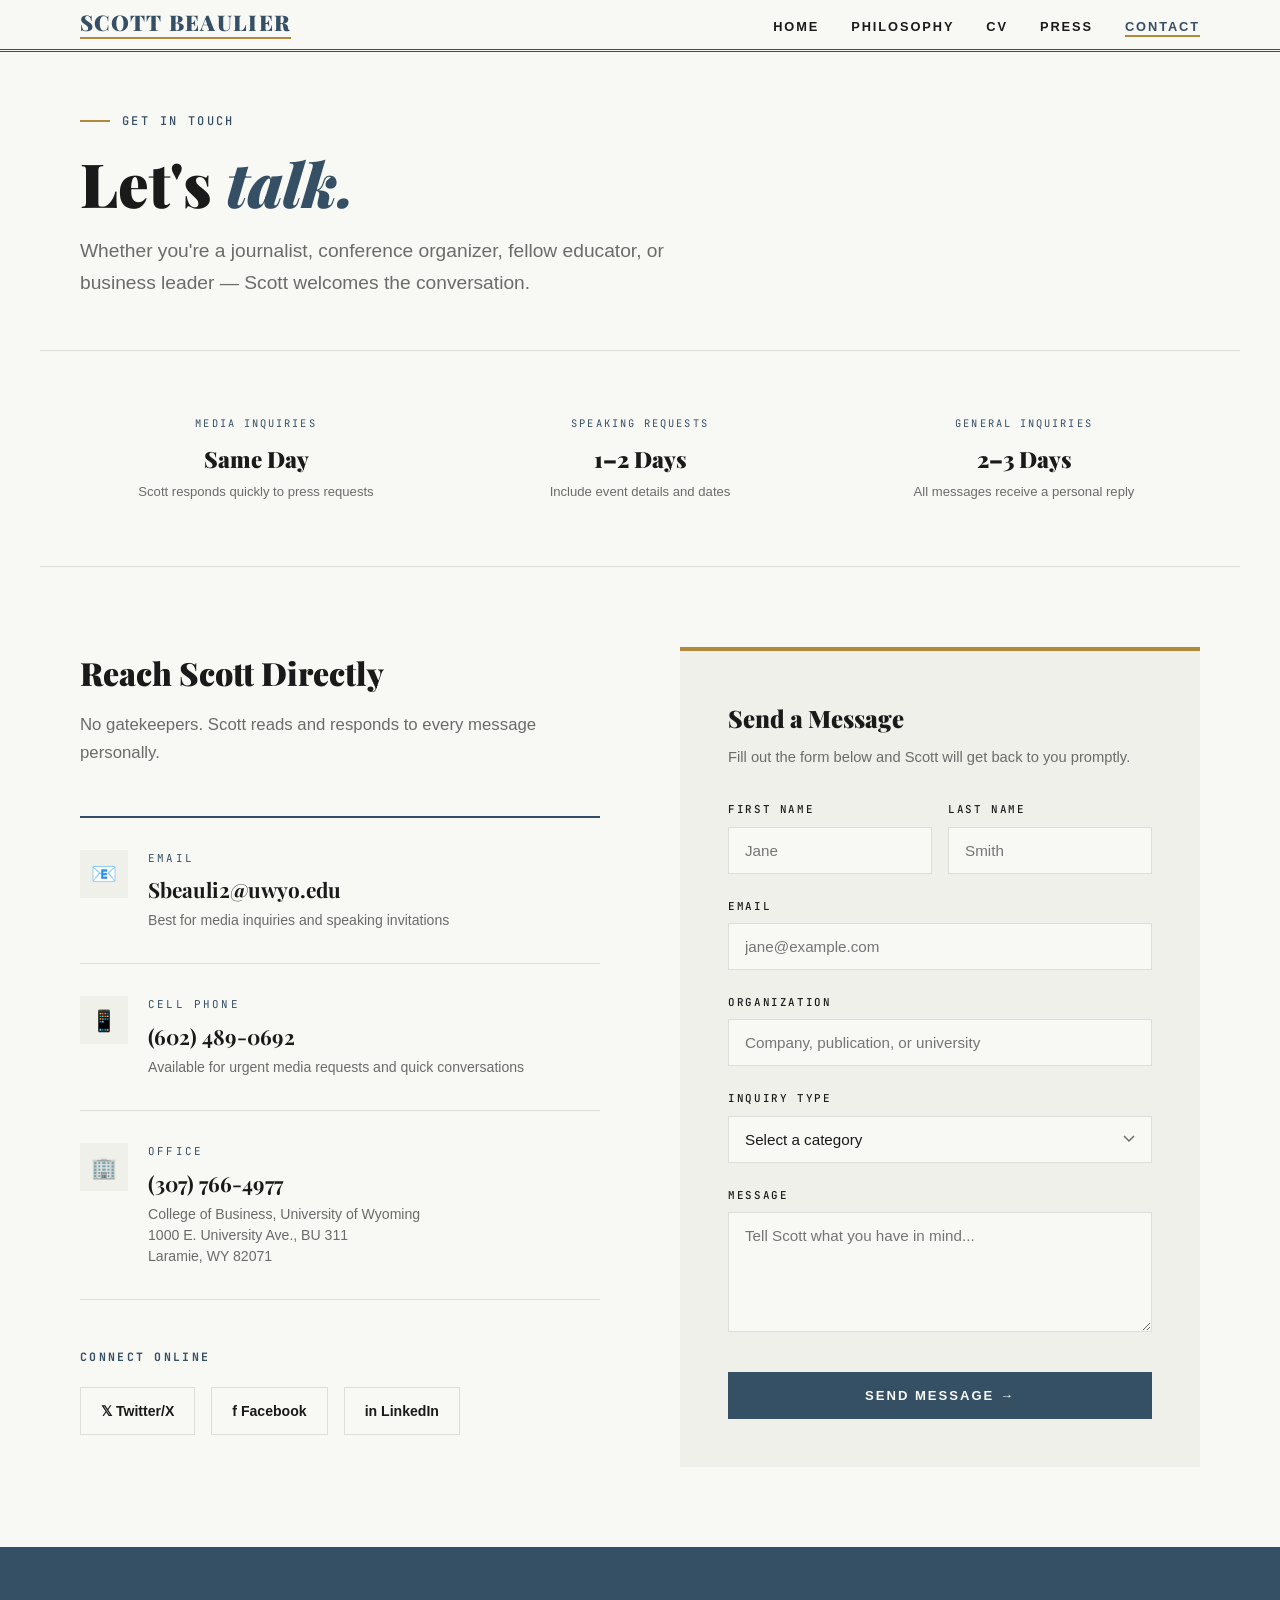
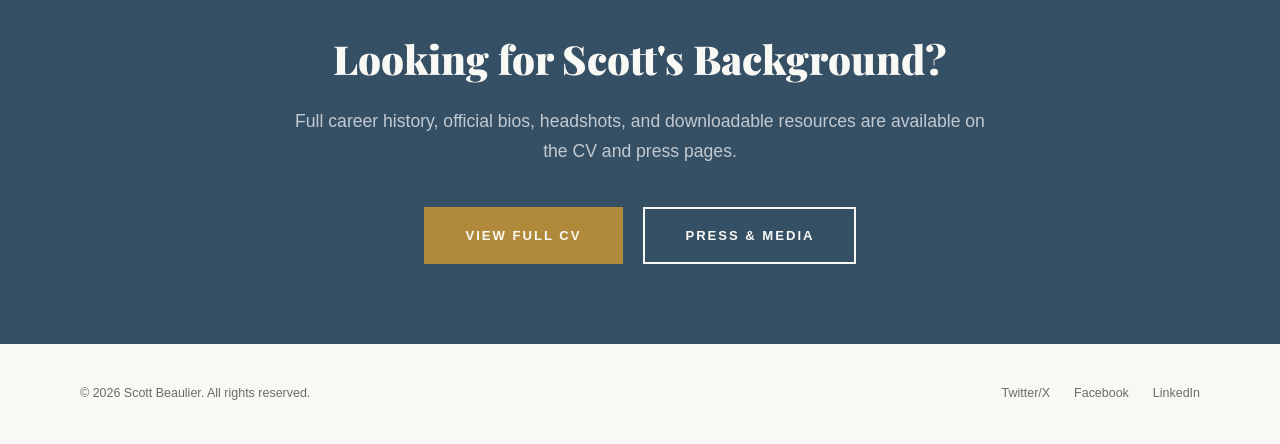
==== contact.html @ fd1ed00c "Update contact.html" ====
<!DOCTYPE html>
<html lang="en">
<head>
<meta charset="UTF-8">
<meta name="viewport" content="width=device-width, initial-scale=1.0">
<title>Contact — Scott Beaulier</title>
<link href="https://fonts.googleapis.com/css2?family=Playfair+Display:ital,wght@0,400;0,700;0,900;1,400;1,700&family=JetBrains+Mono:wght@400;500&display=swap" rel="stylesheet">
<link rel="icon" type="image/svg+xml" href="favicon.svg">
<link rel="stylesheet" href="styles.css">
<style>
  .contact-layout { max-width:1200px; margin:0 auto; padding:80px 40px; display:grid; grid-template-columns:1fr 1fr; gap:80px; }

  .contact-channels h2 { font-family:'Playfair Display',serif; font-size:2rem; font-weight:900; margin-bottom:12px; }
  .contact-channels .intro { font-size:1.05rem; color:var(--mid-gray); line-height:1.7; margin-bottom:48px; }

  .channel { padding:32px 0; border-bottom:1px solid var(--light-rule); display:grid; grid-template-columns:48px 1fr; gap:20px; align-items:start; }
  .channel:first-of-type { border-top:2px solid var(--navy); }
  .channel-icon { width:48px; height:48px; background:var(--cream); display:flex; align-items:center; justify-content:center; font-size:1.3rem; }
  .channel-label { font-family:'JetBrains Mono',monospace; font-size:0.68rem; text-transform:uppercase; letter-spacing:0.2em; color:var(--navy); margin-bottom:6px; }
  .channel-value { font-family:'Playfair Display',serif; font-size:1.3rem; font-weight:700; margin-bottom:4px; }
  .channel-value a { color:var(--ink); text-decoration:none; border-bottom:2px solid transparent; transition:border-color 0.3s; }
  .channel-value a:hover { border-color:var(--gold); }
  .channel-note { font-size:0.88rem; color:var(--mid-gray); line-height:1.5; }

  .social-links { margin-top:48px; }
  .social-links h3 { font-family:'JetBrains Mono',monospace; font-size:0.72rem; text-transform:uppercase; letter-spacing:0.2em; color:var(--navy); margin-bottom:20px; }
  .social-grid { display:flex; gap:16px; }
  .social-link { display:flex; align-items:center; gap:10px; padding:12px 20px; border:1.5px solid var(--light-rule); text-decoration:none; color:var(--ink); font-size:0.88rem; font-weight:600; transition:all 0.3s; }
  .social-link:hover { border-color:var(--navy); background:var(--cream); }

  .contact-form-area { background:var(--cream); padding:48px; border-top:4px solid var(--gold); }
  .contact-form-area h3 { font-family:'Playfair Display',serif; font-size:1.5rem; font-weight:900; margin-bottom:8px; }
  .contact-form-area .form-intro { font-size:0.92rem; color:var(--mid-gray); margin-bottom:32px; line-height:1.6; }

  .form-group { margin-bottom:24px; }
  .form-group label { display:block; font-family:'JetBrains Mono',monospace; font-size:0.68rem; text-transform:uppercase; letter-spacing:0.15em; color:var(--ink); margin-bottom:8px; font-weight:500; }
  .form-group input, .form-group select, .form-group textarea { width:100%; font-family:'Avenir','Avenir Next','Helvetica Neue',sans-serif; font-size:0.95rem; padding:14px 16px; border:1.5px solid var(--light-rule); background:var(--warm-white); color:var(--ink); transition:border-color 0.3s; outline:none; appearance:none; -webkit-appearance:none; }
  .form-group input:focus, .form-group select:focus, .form-group textarea:focus { border-color:var(--navy); }
  .form-group textarea { resize:vertical; min-height:120px; }
  .form-group select { background-image:url("data:image/svg+xml,%3Csvg xmlns='http://www.w3.org/2000/svg' width='12' height='8' viewBox='0 0 12 8'%3E%3Cpath d='M1 1l5 5 5-5' stroke='%236b6b6b' stroke-width='1.5' fill='none'/%3E%3C/svg%3E"); background-repeat:no-repeat; background-position:right 16px center; padding-right:40px; cursor:pointer; }
  .form-row { display:grid; grid-template-columns:1fr 1fr; gap:16px; }
  .submit-btn { width:100%; font-family:'Avenir','Avenir Next','Helvetica Neue',sans-serif; font-size:0.82rem; font-weight:600; text-transform:uppercase; letter-spacing:0.15em; padding:16px; background:var(--navy); color:var(--warm-white); border:none; cursor:pointer; transition:background 0.3s; margin-top:8px; }
  .submit-btn:hover { background:var(--gold); }

  .response-strip { max-width:1200px; margin:0 auto; padding:40px; display:grid; grid-template-columns:repeat(3,1fr); gap:32px; border-bottom:1px solid var(--light-rule); }
  .response-item { text-align:center; padding:24px; }
  .response-item .response-label { font-family:'JetBrains Mono',monospace; font-size:0.65rem; text-transform:uppercase; letter-spacing:0.2em; color:var(--navy); margin-bottom:10px; }
  .response-item .response-value { font-family:'Playfair Display',serif; font-size:1.4rem; font-weight:900; }
  .response-item .response-note { font-size:0.82rem; color:var(--mid-gray); margin-top:4px; }



  @media (max-width:900px) {
    .contact-layout { grid-template-columns:1fr; gap:40px; }
    .response-strip { grid-template-columns:1fr; gap:16px; }
    .social-grid { flex-wrap:wrap; }
  }

  @media (max-width:600px) {
    .contact-layout { padding:50px 24px; }
    .contact-form-area { padding:32px 24px; }
    .form-row { grid-template-columns:1fr; }
    .response-strip { padding:24px; }
    .channel { grid-template-columns:1fr; }
    .channel-icon { display:none; }
  }
</style>
</head>
<body>

<header class="top-bar"><div class="top-bar-inner"><a href="index.html" class="site-name" style="text-decoration:none; display:flex; flex-direction:column; gap:3px; line-height:1;"><span style="font-family:'Playfair Display',serif; font-size:1.35rem; font-weight:900; letter-spacing:0.06em; text-transform:uppercase; color:var(--navy);">Scott Beaulier</span><span style="width:100%; height:2px; background:var(--gold); display:block;"></span></a><nav><a href="index.html">Home</a><a href="philosophy.html">Philosophy</a><a href="cv.html">CV</a><a href="press.html">Press</a><a href="contact.html" class="active">Contact</a></nav></div></header>

<section class="page-hero">
  <div class="hero-kicker">Get In Touch</div>
  <h1>Let's <em>talk.</em></h1>
  <p class="hero-subtitle">Whether you're a journalist, conference organizer, fellow educator, or business leader — Scott welcomes the conversation.</p>
</section>

<div class="response-strip">
  <div class="response-item"><div class="response-label">Media Inquiries</div><div class="response-value">Same Day</div><div class="response-note">Scott responds quickly to press requests</div></div>
  <div class="response-item"><div class="response-label">Speaking Requests</div><div class="response-value">1–2 Days</div><div class="response-note">Include event details and dates</div></div>
  <div class="response-item"><div class="response-label">General Inquiries</div><div class="response-value">2–3 Days</div><div class="response-note">All messages receive a personal reply</div></div>
</div>

<section class="contact-layout">
  <div class="contact-channels">
    <h2>Reach Scott Directly</h2>
    <p class="intro">No gatekeepers. Scott reads and responds to every message personally.</p>
    <div class="channel"><div class="channel-icon">📧</div><div><div class="channel-label">Email</div><div class="channel-value"><a href="mailto:Sbeauli2@uwyo.edu">Sbeauli2@uwyo.edu</a></div><div class="channel-note">Best for media inquiries and speaking invitations</div></div></div>
    <div class="channel"><div class="channel-icon">📱</div><div><div class="channel-label">Cell Phone</div><div class="channel-value"><a href="tel:6024890692">(602) 489-0692</a></div><div class="channel-note">Available for urgent media requests and quick conversations</div></div></div>
    <div class="channel"><div class="channel-icon">🏢</div><div><div class="channel-label">Office</div><div class="channel-value"><a href="tel:3077664977">(307) 766-4977</a></div><div class="channel-note">College of Business, University of Wyoming<br>1000 E. University Ave., BU 311<br>Laramie, WY 82071</div></div></div>
    <div class="social-links"><h3>Connect Online</h3><div class="social-grid"><a href="https://twitter.com/SBeaulier77" class="social-link">𝕏 Twitter/X</a><a href="https://www.facebook.com/scott.beaulier.3" class="social-link">f Facebook</a><a href="#" class="social-link">in LinkedIn</a></div></div>
  </div>
  <div class="contact-form-area">
    <h3>Send a Message</h3>
    <p class="form-intro">Fill out the form below and Scott will get back to you promptly.</p>
    <form action="#" method="POST">
      <div class="form-row"><div class="form-group"><label for="firstName">First Name</label><input type="text" id="firstName" name="firstName" placeholder="Jane"></div><div class="form-group"><label for="lastName">Last Name</label><input type="text" id="lastName" name="lastName" placeholder="Smith"></div></div>
      <div class="form-group"><label for="email">Email</label><input type="email" id="email" name="email" placeholder="jane@example.com"></div>
      <div class="form-group"><label for="organization">Organization</label><input type="text" id="organization" name="organization" placeholder="Company, publication, or university"></div>
      <div class="form-group"><label for="reason">Inquiry Type</label><select id="reason" name="reason"><option value="" disabled selected>Select a category</option><option value="media">Media / Press Inquiry</option><option value="speaking">Speaking Engagement</option><option value="academic">Academic Collaboration</option><option value="business">Business Partnership</option><option value="student">Student Inquiry</option><option value="other">Other</option></select></div>
      <div class="form-group"><label for="message">Message</label><textarea id="message" name="message" placeholder="Tell Scott what you have in mind..."></textarea></div>
      <button type="submit" class="submit-btn">Send Message →</button>
    </form>
  </div>
</section>


<section class="media-cta">
  <div class="media-cta-inner">
    <h2>Looking for Scott's Background?</h2>
    <p>Full career history, official bios, headshots, and downloadable resources are available on the CV and press pages.</p>
    <div class="cta-buttons"><a href="cv.html" class="cta-btn primary">View Full CV</a><a href="press.html" class="cta-btn">Press & Media</a></div>
  </div>
</section>

<footer><span>© 2026 Scott Beaulier. All rights reserved.</span><div><a href="https://twitter.com/SBeaulier77">Twitter/X</a><a href="https://www.facebook.com/scott.beaulier.3">Facebook</a><a href="#">LinkedIn</a></div></footer>

</body>
</html>
---- styles.css ----
/* ═══════════════════════════════════════════════════
   SCOTT BEAULIER — FULL SITE STYLES
   Editorial Aesthetic · Navy & Gold Palette
   ═══════════════════════════════════════════════════ */

:root {
  --ink: #1a1a1a;
  --cream: #f0f0ea;
  --navy: #354F64;
  --navy-dark: #2a3f51;
  --gold: #b08a3a;
  --gold-light: #c9a24e;
  --warm-white: #f8f8f5;
  --mid-gray: #6b6b6b;
  --light-rule: rgba(26, 26, 26, 0.12);
}

* { margin: 0; padding: 0; box-sizing: border-box; }
html { scroll-behavior: smooth; }

body {
  font-family: 'Source Sans 3', sans-serif;
  background: var(--warm-white);
  color: var(--ink);
  line-height: 1.6;
  overflow-x: hidden;
}

/* ── NAVIGATION ── */
.top-bar {
  border-bottom: 3px double var(--navy);
  padding: 12px 0 10px;
  background: var(--warm-white);
  position: sticky;
  top: 0;
  z-index: 100;
}

.top-bar-inner {
  max-width: 1200px;
  margin: 0 auto;
  padding: 0 40px;
  display: flex;
  align-items: center;
  justify-content: space-between;
}

.site-name {
  font-family: 'Playfair Display', serif;
  font-size: 1.1rem;
  font-weight: 700;
  letter-spacing: 0.05em;
  text-transform: uppercase;
  text-decoration: none;
  color: var(--navy);
}

.top-bar nav a {
  font-family: 'Source Sans 3', sans-serif;
  font-size: 0.8rem;
  font-weight: 600;
  text-transform: uppercase;
  letter-spacing: 0.15em;
  color: var(--ink);
  text-decoration: none;
  margin-left: 32px;
  position: relative;
  transition: color 0.3s;
}

.top-bar nav a::after {
  content: '';
  position: absolute;
  bottom: -3px;
  left: 0;
  width: 0;
  height: 2px;
  background: var(--gold);
  transition: width 0.3s;
}

.top-bar nav a:hover { color: var(--navy); }
.top-bar nav a:hover::after { width: 100%; }
.top-bar nav a.active { color: var(--navy); }
.top-bar nav a.active::after { width: 100%; }

/* ── SHARED SECTION STYLES ── */
.section-header {
  display: flex;
  align-items: baseline;
  gap: 20px;
  margin-bottom: 50px;
  border-bottom: 2px solid var(--ink);
  padding-bottom: 12px;
}

.section-header h2 {
  font-family: 'Playfair Display', serif;
  font-size: 2.2rem;
  font-weight: 900;
}

.section-header .section-label {
  font-family: 'JetBrains Mono', monospace;
  font-size: 0.7rem;
  text-transform: uppercase;
  letter-spacing: 0.2em;
  color: var(--navy);
}

.page-container {
  max-width: 1200px;
  margin: 0 auto;
  padding: 0 40px;
}

/* ── PAGE HERO (inner pages) ── */
.page-hero {
  max-width: 1200px;
  margin: 0 auto;
  padding: 60px 40px 50px;
  border-bottom: 1px solid var(--light-rule);
}

.page-hero .hero-kicker {
  font-family: 'JetBrains Mono', monospace;
  font-size: 0.75rem;
  font-weight: 500;
  text-transform: uppercase;
  letter-spacing: 0.2em;
  color: var(--navy);
  margin-bottom: 20px;
  display: flex;
  align-items: center;
  gap: 12px;
}

.page-hero .hero-kicker::before {
  content: '';
  width: 30px;
  height: 2px;
  background: var(--gold);
}

.page-hero h1 {
  font-family: 'Playfair Display', serif;
  font-size: 3.8rem;
  font-weight: 900;
  line-height: 1.05;
  margin-bottom: 20px;
  max-width: 800px;
}

.page-hero h1 em {
  font-style: italic;
  color: var(--navy);
}

.page-hero .hero-subtitle {
  font-size: 1.2rem;
  line-height: 1.7;
  color: var(--mid-gray);
  max-width: 650px;
  font-weight: 300;
}

/* ── PULLQUOTE BANNER ── */
.pullquote-banner {
  background: var(--navy);
  color: var(--warm-white);
  padding: 50px 40px;
  text-align: center;
}

.pullquote-banner blockquote {
  font-family: 'Playfair Display', serif;
  font-size: 2rem;
  font-style: italic;
  line-height: 1.5;
  max-width: 900px;
  margin: 0 auto;
  font-weight: 400;
}

.pullquote-banner blockquote strong {
  color: var(--gold-light);
  font-weight: 700;
}

.pullquote-banner .attribution {
  margin-top: 16px;
  font-family: 'JetBrains Mono', monospace;
  font-size: 0.7rem;
  text-transform: uppercase;
  letter-spacing: 0.2em;
  color: rgba(255,255,255,0.5);
}

/* ── MEDIA CTA ── */
.media-cta {
  background: var(--navy);
  color: var(--warm-white);
  padding: 80px 40px;
  text-align: center;
}

.media-cta-inner {
  max-width: 700px;
  margin: 0 auto;
}

.media-cta h2 {
  font-family: 'Playfair Display', serif;
  font-size: 2.5rem;
  font-weight: 900;
  margin-bottom: 16px;
}

.media-cta p {
  font-size: 1.1rem;
  color: rgba(255,255,255,0.7);
  margin-bottom: 40px;
  line-height: 1.7;
}

.cta-buttons {
  display: flex;
  gap: 20px;
  justify-content: center;
  flex-wrap: wrap;
}

.cta-btn {
  font-family: 'Source Sans 3', sans-serif;
  font-size: 0.82rem;
  font-weight: 600;
  text-transform: uppercase;
  letter-spacing: 0.15em;
  padding: 16px 40px;
  text-decoration: none;
  border: 2px solid var(--warm-white);
  color: var(--warm-white);
  transition: all 0.3s;
  cursor: pointer;
}

.cta-btn:hover {
  background: var(--warm-white);
  color: var(--navy);
}

.cta-btn.primary {
  background: var(--gold);
  border-color: var(--gold);
}

.cta-btn.primary:hover {
  background: var(--gold-light);
  border-color: var(--gold-light);
  color: var(--ink);
}

/* ── VIEW ALL LINK ── */
.view-all-link {
  display: inline-block;
  margin-top: 32px;
  font-family: 'JetBrains Mono', monospace;
  font-size: 0.78rem;
  text-transform: uppercase;
  letter-spacing: 0.15em;
  color: var(--navy);
  text-decoration: none;
  border-bottom: 2px solid var(--navy);
  padding-bottom: 4px;
  transition: all 0.3s;
}

.view-all-link:hover { color: var(--gold); border-bottom-color: var(--gold); }

/* ── FOOTER ── */
footer {
  max-width: 1200px;
  margin: 0 auto;
  padding: 40px;
  display: flex;
  justify-content: space-between;
  align-items: center;
  font-size: 0.78rem;
  color: var(--mid-gray);
}

footer a {
  color: var(--mid-gray);
  text-decoration: none;
  margin-left: 24px;
  transition: color 0.3s;
}

footer a:hover { color: var(--navy); }

/* ── ANIMATIONS ── */
.fade-in {
  opacity: 0;
  transform: translateY(20px);
  animation: fadeIn 0.8s ease forwards;
}

.fade-in:nth-child(1) { animation-delay: 0.1s; }
.fade-in:nth-child(2) { animation-delay: 0.2s; }
.fade-in:nth-child(3) { animation-delay: 0.3s; }
.fade-in:nth-child(4) { animation-delay: 0.4s; }
.fade-in:nth-child(5) { animation-delay: 0.5s; }
.fade-in:nth-child(6) { animation-delay: 0.6s; }

@keyframes fadeIn {
  to { opacity: 1; transform: translateY(0); }
}

.slide-in {
  opacity: 0;
  transform: translateX(-20px);
  animation: slideIn 0.6s ease forwards;
}

@keyframes slideIn {
  to { opacity: 1; transform: translateX(0); }
}

/* ── RESPONSIVE ── */
@media (max-width: 900px) {
  .page-hero h1 { font-size: 2.8rem; }
  .pullquote-banner blockquote { font-size: 1.5rem; }
  .section-header { flex-direction: column; gap: 8px; }
}

@media (max-width: 600px) {
  .top-bar-inner { flex-direction: column; gap: 12px; }
  .top-bar nav a { margin: 0 12px; font-size: 0.72rem; }
  .page-hero { padding: 40px 24px 30px; }
  .page-hero h1 { font-size: 2.2rem; }
  .page-container { padding: 0 24px; }
  footer { flex-direction: column; gap: 16px; text-align: center; }
  footer a { margin: 0 12px; }
  .media-cta { padding: 50px 24px; }
  .media-cta h2 { font-size: 1.8rem; }
  .cta-buttons { flex-direction: column; align-items: center; }
}
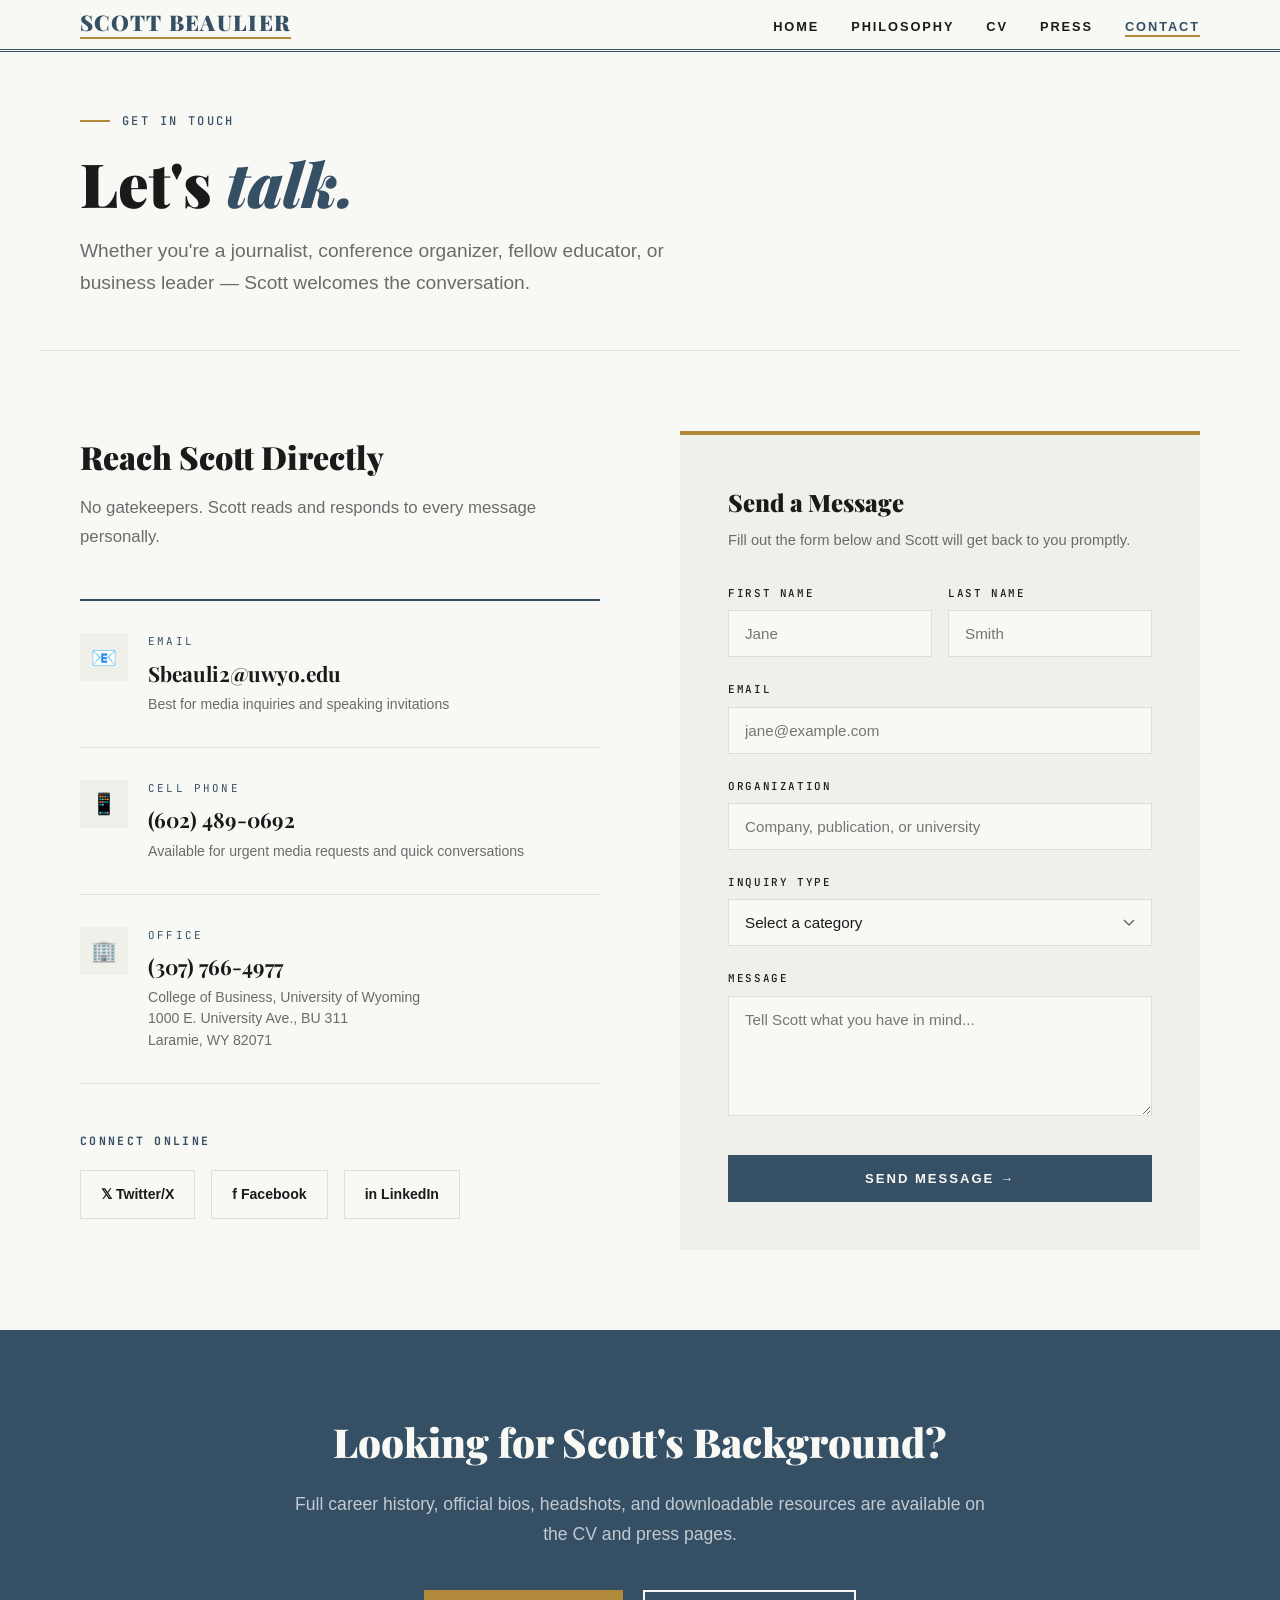
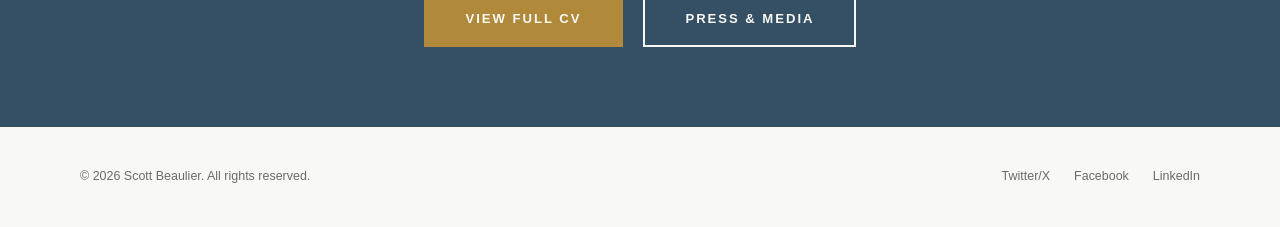
==== commit a4d30645: "Update contact.html" ====
--- a/contact.html
+++ b/contact.html
@@ -77,11 +77,6 @@
   <p class="hero-subtitle">Whether you're a journalist, conference organizer, fellow educator, or business leader — Scott welcomes the conversation.</p>
 </section>
 
-<div class="response-strip">
-  <div class="response-item"><div class="response-label">Media Inquiries</div><div class="response-value">Same Day</div><div class="response-note">Scott responds quickly to press requests</div></div>
-  <div class="response-item"><div class="response-label">Speaking Requests</div><div class="response-value">1–2 Days</div><div class="response-note">Include event details and dates</div></div>
-  <div class="response-item"><div class="response-label">General Inquiries</div><div class="response-value">2–3 Days</div><div class="response-note">All messages receive a personal reply</div></div>
-</div>
 
 <section class="contact-layout">
   <div class="contact-channels">
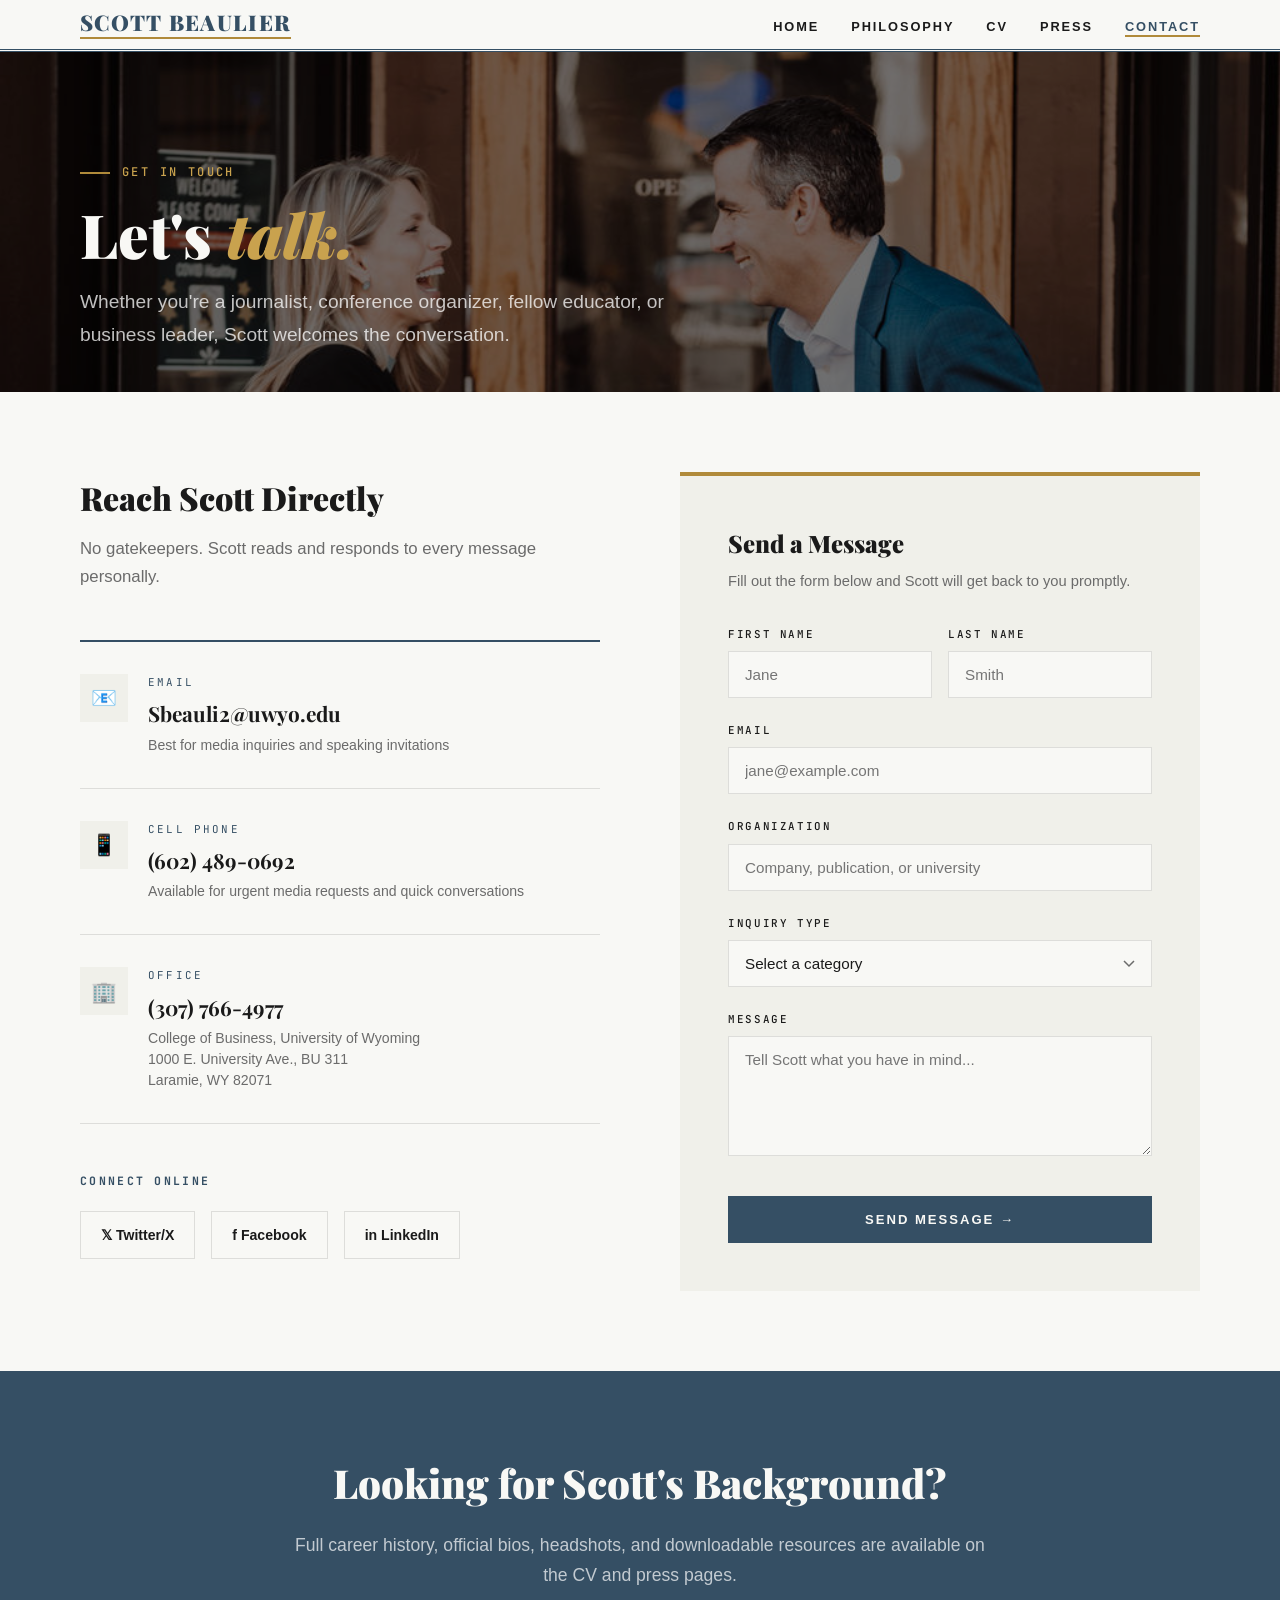
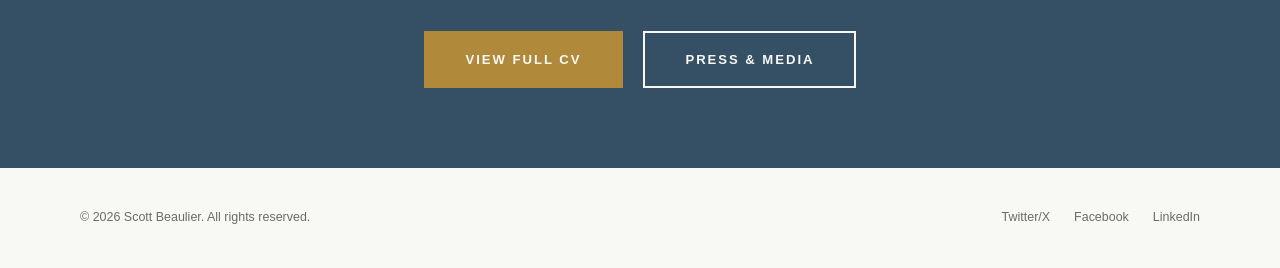
==== commit 04c0c1af: "Add files via upload" ====
--- a/contact.html
+++ b/contact.html
@@ -1,4 +1,3 @@
-
 <!DOCTYPE html>
 <html lang="en">
 <head>
@@ -71,10 +70,15 @@
 
 <header class="top-bar"><div class="top-bar-inner"><a href="index.html" class="site-name" style="text-decoration:none; display:flex; flex-direction:column; gap:3px; line-height:1;"><span style="font-family:'Playfair Display',serif; font-size:1.35rem; font-weight:900; letter-spacing:0.06em; text-transform:uppercase; color:var(--navy);">Scott Beaulier</span><span style="width:100%; height:2px; background:var(--gold); display:block;"></span></a><nav><a href="index.html">Home</a><a href="philosophy.html">Philosophy</a><a href="cv.html">CV</a><a href="press.html">Press</a><a href="contact.html" class="active">Contact</a></nav></div></header>
 
-<section class="page-hero">
-  <div class="hero-kicker">Get In Touch</div>
-  <h1>Let's <em>talk.</em></h1>
-  <p class="hero-subtitle">Whether you're a journalist, conference organizer, fellow educator, or business leader — Scott welcomes the conversation.</p>
+<section class="page-hero" style="position:relative; padding:0; max-width:100%; overflow:hidden; border-bottom:none;">
+  <div style="width:100%; height:340px; overflow:hidden; position:relative;">
+    <img src="scott-handshake.jpg" alt="Scott Beaulier meeting with community members" style="width:100%; height:100%; object-fit:cover; object-position:center 35%; filter:brightness(0.45);">
+    <div style="position:absolute; bottom:0; left:0; right:0; padding:50px 40px 40px; max-width:1200px; margin:0 auto;">
+      <div class="hero-kicker" style="color:var(--gold-light);">Get In Touch</div>
+      <h1 style="color:var(--warm-white); max-width:600px;">Let's <em style="color:var(--gold-light);">talk.</em></h1>
+      <p class="hero-subtitle" style="color:rgba(255,255,255,0.75); max-width:600px;">Whether you're a journalist, conference organizer, fellow educator, or business leader, Scott welcomes the conversation.</p>
+    </div>
+  </div>
 </section>
 
 
--- a/styles.css
+++ b/styles.css
@@ -19,7 +19,7 @@
 html { scroll-behavior: smooth; }
 
 body {
-  font-family: 'Source Sans 3', sans-serif;
+  font-family: 'Avenir', 'Avenir Next', 'Helvetica Neue', sans-serif;
   background: var(--warm-white);
   color: var(--ink);
   line-height: 1.6;
@@ -56,7 +56,7 @@
 }
 
 .top-bar nav a {
-  font-family: 'Source Sans 3', sans-serif;
+  font-family: 'Avenir', 'Avenir Next', 'Helvetica Neue', sans-serif;
   font-size: 0.8rem;
   font-weight: 600;
   text-transform: uppercase;
@@ -231,7 +231,7 @@
 }
 
 .cta-btn {
-  font-family: 'Source Sans 3', sans-serif;
+  font-family: 'Avenir', 'Avenir Next', 'Helvetica Neue', sans-serif;
   font-size: 0.82rem;
   font-weight: 600;
   text-transform: uppercase;
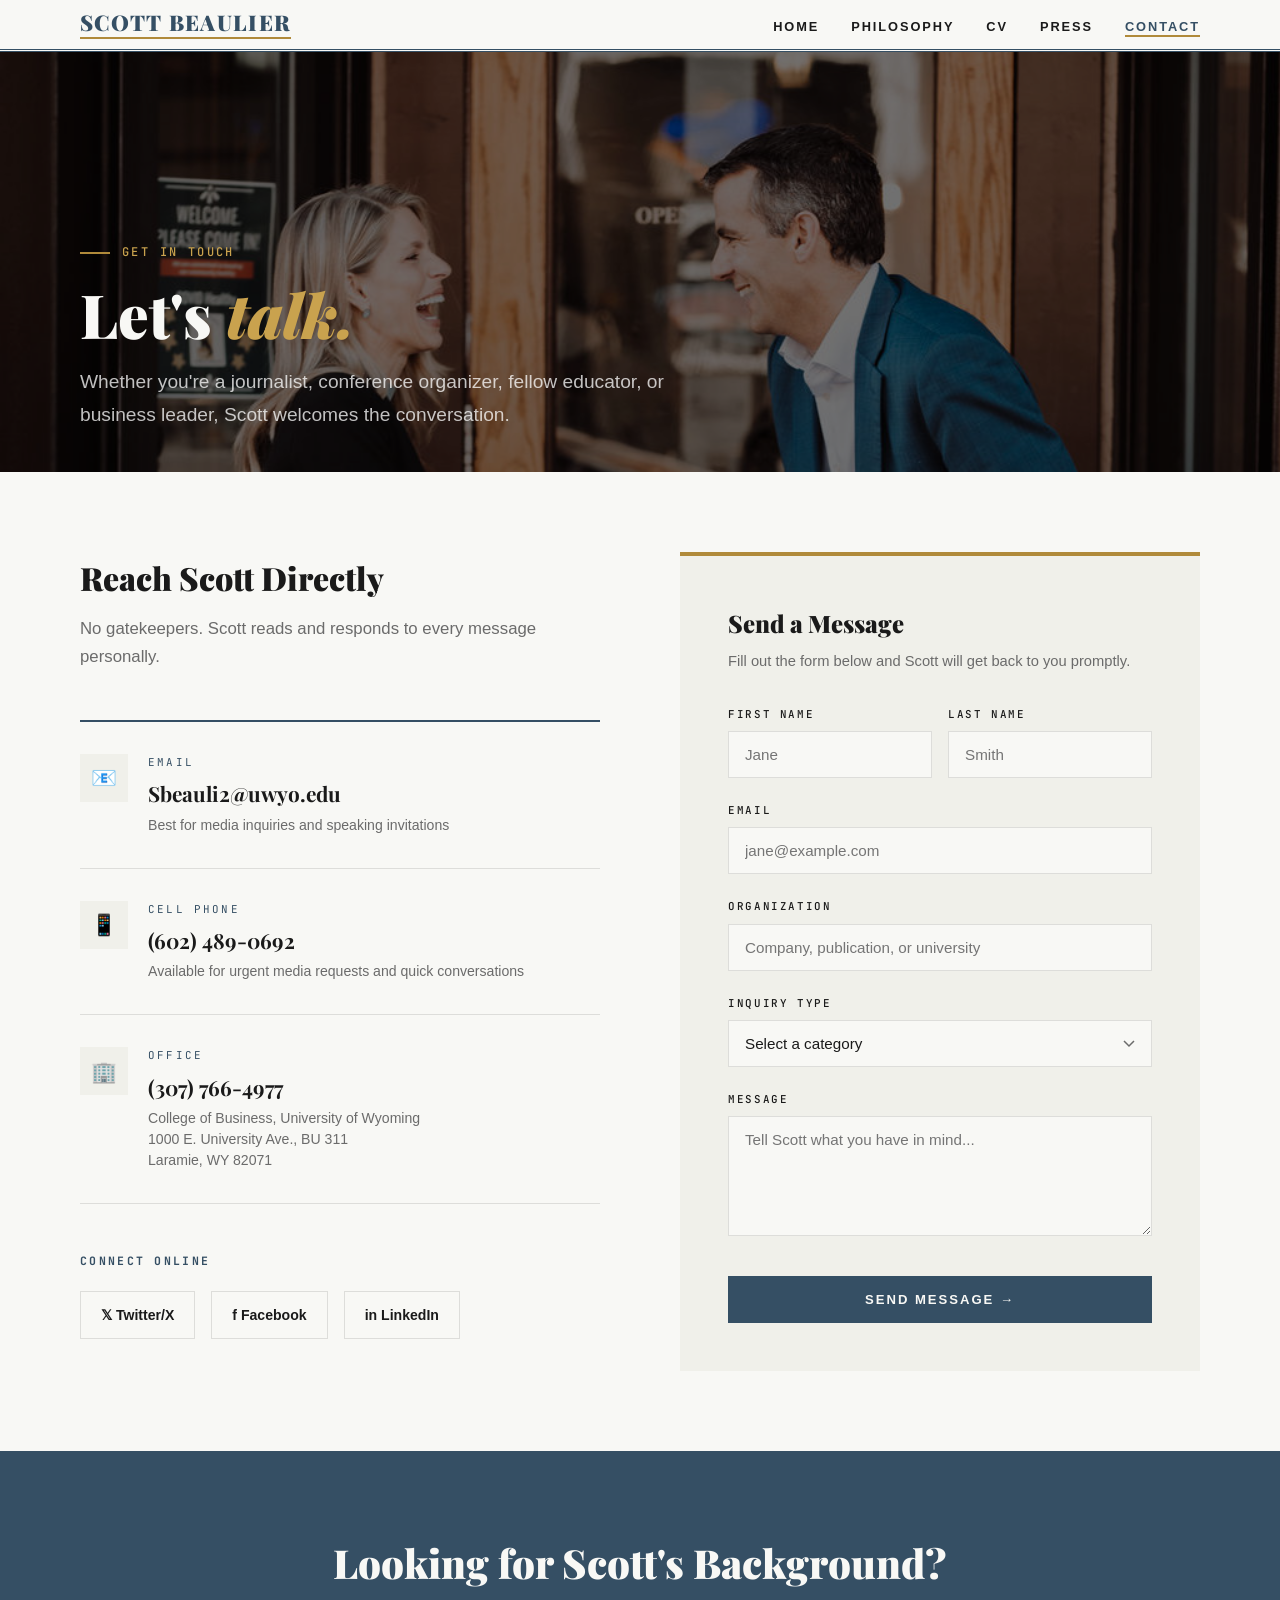
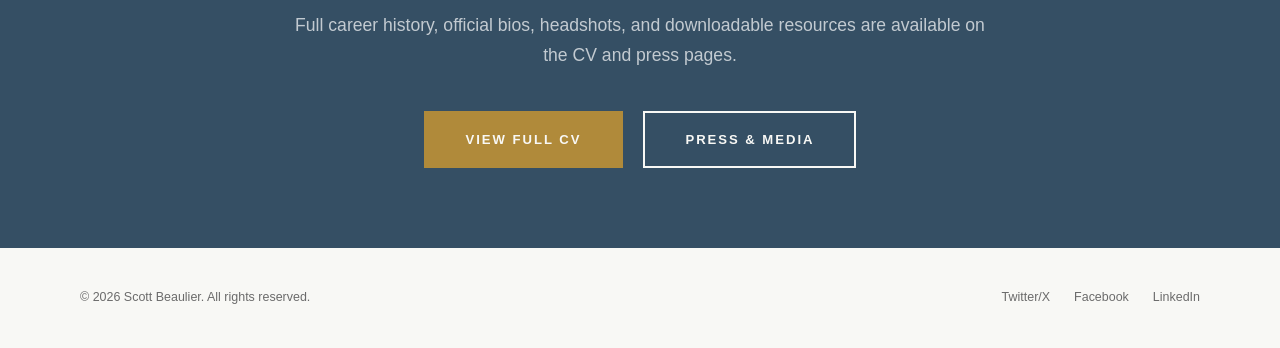
==== commit 624a1c92: "Add files via upload" ====
--- a/contact.html
+++ b/contact.html
@@ -71,7 +71,7 @@
 <header class="top-bar"><div class="top-bar-inner"><a href="index.html" class="site-name" style="text-decoration:none; display:flex; flex-direction:column; gap:3px; line-height:1;"><span style="font-family:'Playfair Display',serif; font-size:1.35rem; font-weight:900; letter-spacing:0.06em; text-transform:uppercase; color:var(--navy);">Scott Beaulier</span><span style="width:100%; height:2px; background:var(--gold); display:block;"></span></a><nav><a href="index.html">Home</a><a href="philosophy.html">Philosophy</a><a href="cv.html">CV</a><a href="press.html">Press</a><a href="contact.html" class="active">Contact</a></nav></div></header>
 
 <section class="page-hero" style="position:relative; padding:0; max-width:100%; overflow:hidden; border-bottom:none;">
-  <div style="width:100%; height:340px; overflow:hidden; position:relative;">
+  <div style="width:100%; height:420px; overflow:hidden; position:relative;">
     <img src="scott-handshake.jpg" alt="Scott Beaulier meeting with community members" style="width:100%; height:100%; object-fit:cover; object-position:center 35%; filter:brightness(0.45);">
     <div style="position:absolute; bottom:0; left:0; right:0; padding:50px 40px 40px; max-width:1200px; margin:0 auto;">
       <div class="hero-kicker" style="color:var(--gold-light);">Get In Touch</div>
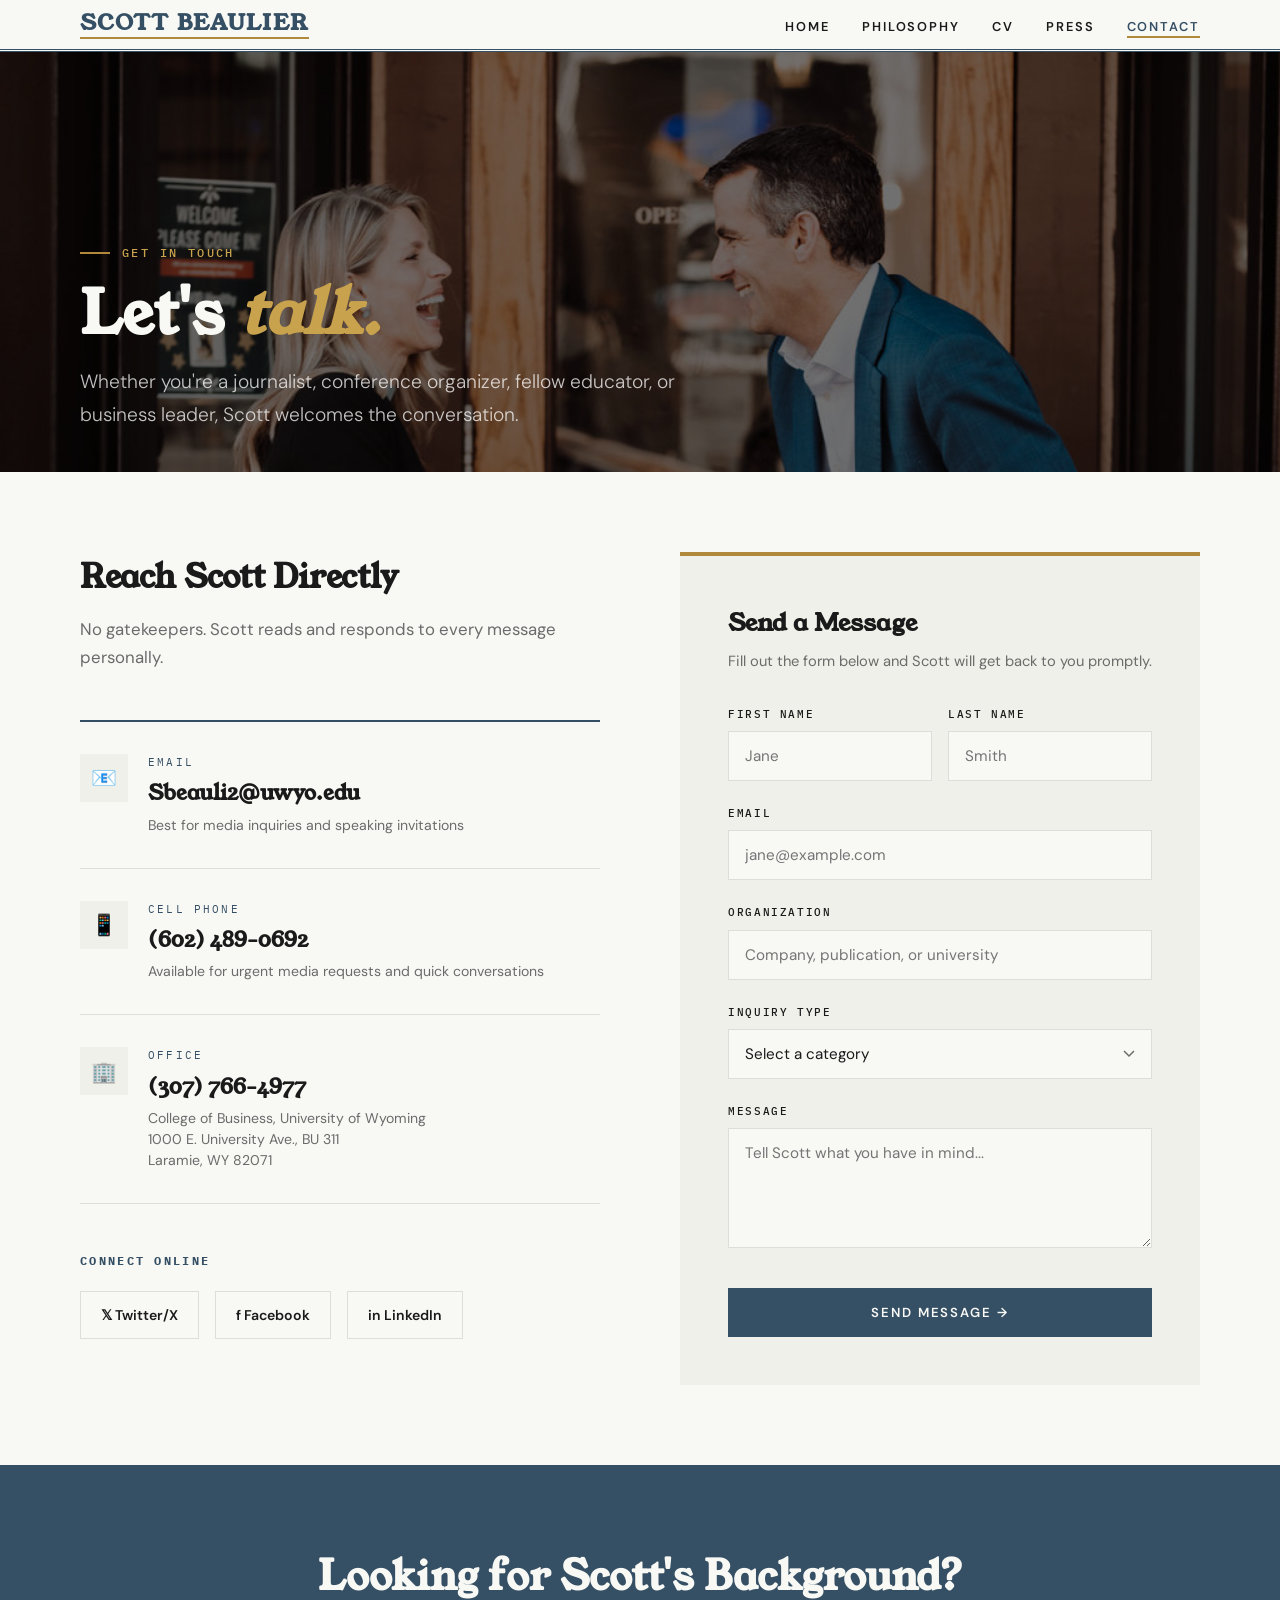
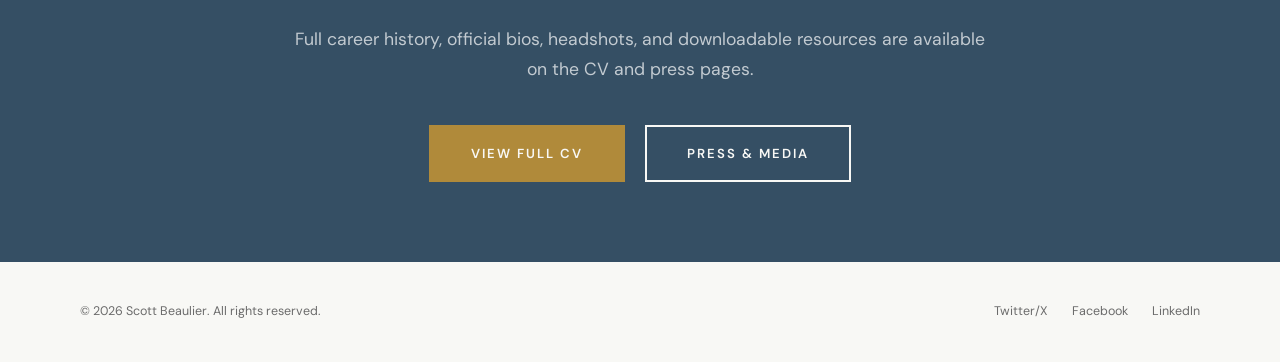
==== commit 47d806bc: "Add files via upload" ====
--- a/contact.html
+++ b/contact.html
@@ -4,48 +4,48 @@
 <meta charset="UTF-8">
 <meta name="viewport" content="width=device-width, initial-scale=1.0">
 <title>Contact — Scott Beaulier</title>
-<link href="https://fonts.googleapis.com/css2?family=Playfair+Display:ital,wght@0,400;0,700;0,900;1,400;1,700&family=JetBrains+Mono:wght@400;500&display=swap" rel="stylesheet">
+<link href="https://fonts.googleapis.com/css2?family=Young+Serif&family=DM+Sans:wght@300;400;500;600&family=IBM+Plex+Mono:wght@400;500&display=swap" rel="stylesheet">
 <link rel="icon" type="image/svg+xml" href="favicon.svg">
 <link rel="stylesheet" href="styles.css">
 <style>
   .contact-layout { max-width:1200px; margin:0 auto; padding:80px 40px; display:grid; grid-template-columns:1fr 1fr; gap:80px; }
 
-  .contact-channels h2 { font-family:'Playfair Display',serif; font-size:2rem; font-weight:900; margin-bottom:12px; }
+  .contact-channels h2 { font-family:'Young Serif',serif; font-size:2rem; font-weight:900; margin-bottom:12px; }
   .contact-channels .intro { font-size:1.05rem; color:var(--mid-gray); line-height:1.7; margin-bottom:48px; }
 
   .channel { padding:32px 0; border-bottom:1px solid var(--light-rule); display:grid; grid-template-columns:48px 1fr; gap:20px; align-items:start; }
   .channel:first-of-type { border-top:2px solid var(--navy); }
   .channel-icon { width:48px; height:48px; background:var(--cream); display:flex; align-items:center; justify-content:center; font-size:1.3rem; }
-  .channel-label { font-family:'JetBrains Mono',monospace; font-size:0.68rem; text-transform:uppercase; letter-spacing:0.2em; color:var(--navy); margin-bottom:6px; }
-  .channel-value { font-family:'Playfair Display',serif; font-size:1.3rem; font-weight:700; margin-bottom:4px; }
+  .channel-label { font-family:'IBM Plex Mono',monospace; font-size:0.68rem; text-transform:uppercase; letter-spacing:0.2em; color:var(--navy); margin-bottom:6px; }
+  .channel-value { font-family:'Young Serif',serif; font-size:1.3rem; font-weight:700; margin-bottom:4px; }
   .channel-value a { color:var(--ink); text-decoration:none; border-bottom:2px solid transparent; transition:border-color 0.3s; }
   .channel-value a:hover { border-color:var(--gold); }
   .channel-note { font-size:0.88rem; color:var(--mid-gray); line-height:1.5; }
 
   .social-links { margin-top:48px; }
-  .social-links h3 { font-family:'JetBrains Mono',monospace; font-size:0.72rem; text-transform:uppercase; letter-spacing:0.2em; color:var(--navy); margin-bottom:20px; }
+  .social-links h3 { font-family:'IBM Plex Mono',monospace; font-size:0.72rem; text-transform:uppercase; letter-spacing:0.2em; color:var(--navy); margin-bottom:20px; }
   .social-grid { display:flex; gap:16px; }
   .social-link { display:flex; align-items:center; gap:10px; padding:12px 20px; border:1.5px solid var(--light-rule); text-decoration:none; color:var(--ink); font-size:0.88rem; font-weight:600; transition:all 0.3s; }
   .social-link:hover { border-color:var(--navy); background:var(--cream); }
 
   .contact-form-area { background:var(--cream); padding:48px; border-top:4px solid var(--gold); }
-  .contact-form-area h3 { font-family:'Playfair Display',serif; font-size:1.5rem; font-weight:900; margin-bottom:8px; }
+  .contact-form-area h3 { font-family:'Young Serif',serif; font-size:1.5rem; font-weight:900; margin-bottom:8px; }
   .contact-form-area .form-intro { font-size:0.92rem; color:var(--mid-gray); margin-bottom:32px; line-height:1.6; }
 
   .form-group { margin-bottom:24px; }
-  .form-group label { display:block; font-family:'JetBrains Mono',monospace; font-size:0.68rem; text-transform:uppercase; letter-spacing:0.15em; color:var(--ink); margin-bottom:8px; font-weight:500; }
-  .form-group input, .form-group select, .form-group textarea { width:100%; font-family:'Avenir','Avenir Next','Helvetica Neue',sans-serif; font-size:0.95rem; padding:14px 16px; border:1.5px solid var(--light-rule); background:var(--warm-white); color:var(--ink); transition:border-color 0.3s; outline:none; appearance:none; -webkit-appearance:none; }
+  .form-group label { display:block; font-family:'IBM Plex Mono',monospace; font-size:0.68rem; text-transform:uppercase; letter-spacing:0.15em; color:var(--ink); margin-bottom:8px; font-weight:500; }
+  .form-group input, .form-group select, .form-group textarea { width:100%; font-family:'DM Sans',sans-serif; font-size:0.95rem; padding:14px 16px; border:1.5px solid var(--light-rule); background:var(--warm-white); color:var(--ink); transition:border-color 0.3s; outline:none; appearance:none; -webkit-appearance:none; }
   .form-group input:focus, .form-group select:focus, .form-group textarea:focus { border-color:var(--navy); }
   .form-group textarea { resize:vertical; min-height:120px; }
   .form-group select { background-image:url("data:image/svg+xml,%3Csvg xmlns='http://www.w3.org/2000/svg' width='12' height='8' viewBox='0 0 12 8'%3E%3Cpath d='M1 1l5 5 5-5' stroke='%236b6b6b' stroke-width='1.5' fill='none'/%3E%3C/svg%3E"); background-repeat:no-repeat; background-position:right 16px center; padding-right:40px; cursor:pointer; }
   .form-row { display:grid; grid-template-columns:1fr 1fr; gap:16px; }
-  .submit-btn { width:100%; font-family:'Avenir','Avenir Next','Helvetica Neue',sans-serif; font-size:0.82rem; font-weight:600; text-transform:uppercase; letter-spacing:0.15em; padding:16px; background:var(--navy); color:var(--warm-white); border:none; cursor:pointer; transition:background 0.3s; margin-top:8px; }
+  .submit-btn { width:100%; font-family:'DM Sans',sans-serif; font-size:0.82rem; font-weight:600; text-transform:uppercase; letter-spacing:0.15em; padding:16px; background:var(--navy); color:var(--warm-white); border:none; cursor:pointer; transition:background 0.3s; margin-top:8px; }
   .submit-btn:hover { background:var(--gold); }
 
   .response-strip { max-width:1200px; margin:0 auto; padding:40px; display:grid; grid-template-columns:repeat(3,1fr); gap:32px; border-bottom:1px solid var(--light-rule); }
   .response-item { text-align:center; padding:24px; }
-  .response-item .response-label { font-family:'JetBrains Mono',monospace; font-size:0.65rem; text-transform:uppercase; letter-spacing:0.2em; color:var(--navy); margin-bottom:10px; }
-  .response-item .response-value { font-family:'Playfair Display',serif; font-size:1.4rem; font-weight:900; }
+  .response-item .response-label { font-family:'IBM Plex Mono',monospace; font-size:0.65rem; text-transform:uppercase; letter-spacing:0.2em; color:var(--navy); margin-bottom:10px; }
+  .response-item .response-value { font-family:'Young Serif',serif; font-size:1.4rem; font-weight:900; }
   .response-item .response-note { font-size:0.82rem; color:var(--mid-gray); margin-top:4px; }
 
 
@@ -68,7 +68,7 @@
 </head>
 <body>
 
-<header class="top-bar"><div class="top-bar-inner"><a href="index.html" class="site-name" style="text-decoration:none; display:flex; flex-direction:column; gap:3px; line-height:1;"><span style="font-family:'Playfair Display',serif; font-size:1.35rem; font-weight:900; letter-spacing:0.06em; text-transform:uppercase; color:var(--navy);">Scott Beaulier</span><span style="width:100%; height:2px; background:var(--gold); display:block;"></span></a><nav><a href="index.html">Home</a><a href="philosophy.html">Philosophy</a><a href="cv.html">CV</a><a href="press.html">Press</a><a href="contact.html" class="active">Contact</a></nav></div></header>
+<header class="top-bar"><div class="top-bar-inner"><a href="index.html" class="site-name" style="text-decoration:none; display:flex; flex-direction:column; gap:3px; line-height:1;"><span style="font-family:'Young Serif',serif; font-size:1.35rem; font-weight:900; letter-spacing:0.06em; text-transform:uppercase; color:var(--navy);">Scott Beaulier</span><span style="width:100%; height:2px; background:var(--gold); display:block;"></span></a><nav><a href="index.html">Home</a><a href="philosophy.html">Philosophy</a><a href="cv.html">CV</a><a href="press.html">Press</a><a href="contact.html" class="active">Contact</a></nav></div></header>
 
 <section class="page-hero" style="position:relative; padding:0; max-width:100%; overflow:hidden; border-bottom:none;">
   <div style="width:100%; height:420px; overflow:hidden; position:relative;">
--- a/styles.css
+++ b/styles.css
@@ -19,7 +19,7 @@
 html { scroll-behavior: smooth; }
 
 body {
-  font-family: 'Avenir', 'Avenir Next', 'Helvetica Neue', sans-serif;
+  font-family: 'DM Sans', sans-serif;
   background: var(--warm-white);
   color: var(--ink);
   line-height: 1.6;
@@ -46,7 +46,7 @@
 }
 
 .site-name {
-  font-family: 'Playfair Display', serif;
+  font-family: 'Young Serif', serif;
   font-size: 1.1rem;
   font-weight: 700;
   letter-spacing: 0.05em;
@@ -56,7 +56,7 @@
 }
 
 .top-bar nav a {
-  font-family: 'Avenir', 'Avenir Next', 'Helvetica Neue', sans-serif;
+  font-family: 'DM Sans', sans-serif;
   font-size: 0.8rem;
   font-weight: 600;
   text-transform: uppercase;
@@ -95,13 +95,13 @@
 }
 
 .section-header h2 {
-  font-family: 'Playfair Display', serif;
+  font-family: 'Young Serif', serif;
   font-size: 2.2rem;
   font-weight: 900;
 }
 
 .section-header .section-label {
-  font-family: 'JetBrains Mono', monospace;
+  font-family: 'IBM Plex Mono', monospace;
   font-size: 0.7rem;
   text-transform: uppercase;
   letter-spacing: 0.2em;
@@ -123,7 +123,7 @@
 }
 
 .page-hero .hero-kicker {
-  font-family: 'JetBrains Mono', monospace;
+  font-family: 'IBM Plex Mono', monospace;
   font-size: 0.75rem;
   font-weight: 500;
   text-transform: uppercase;
@@ -143,7 +143,7 @@
 }
 
 .page-hero h1 {
-  font-family: 'Playfair Display', serif;
+  font-family: 'Young Serif', serif;
   font-size: 3.8rem;
   font-weight: 900;
   line-height: 1.05;
@@ -173,7 +173,7 @@
 }
 
 .pullquote-banner blockquote {
-  font-family: 'Playfair Display', serif;
+  font-family: 'Young Serif', serif;
   font-size: 2rem;
   font-style: italic;
   line-height: 1.5;
@@ -189,7 +189,7 @@
 
 .pullquote-banner .attribution {
   margin-top: 16px;
-  font-family: 'JetBrains Mono', monospace;
+  font-family: 'IBM Plex Mono', monospace;
   font-size: 0.7rem;
   text-transform: uppercase;
   letter-spacing: 0.2em;
@@ -210,7 +210,7 @@
 }
 
 .media-cta h2 {
-  font-family: 'Playfair Display', serif;
+  font-family: 'Young Serif', serif;
   font-size: 2.5rem;
   font-weight: 900;
   margin-bottom: 16px;
@@ -231,7 +231,7 @@
 }
 
 .cta-btn {
-  font-family: 'Avenir', 'Avenir Next', 'Helvetica Neue', sans-serif;
+  font-family: 'DM Sans', sans-serif;
   font-size: 0.82rem;
   font-weight: 600;
   text-transform: uppercase;
@@ -264,7 +264,7 @@
 .view-all-link {
   display: inline-block;
   margin-top: 32px;
-  font-family: 'JetBrains Mono', monospace;
+  font-family: 'IBM Plex Mono', monospace;
   font-size: 0.78rem;
   text-transform: uppercase;
   letter-spacing: 0.15em;
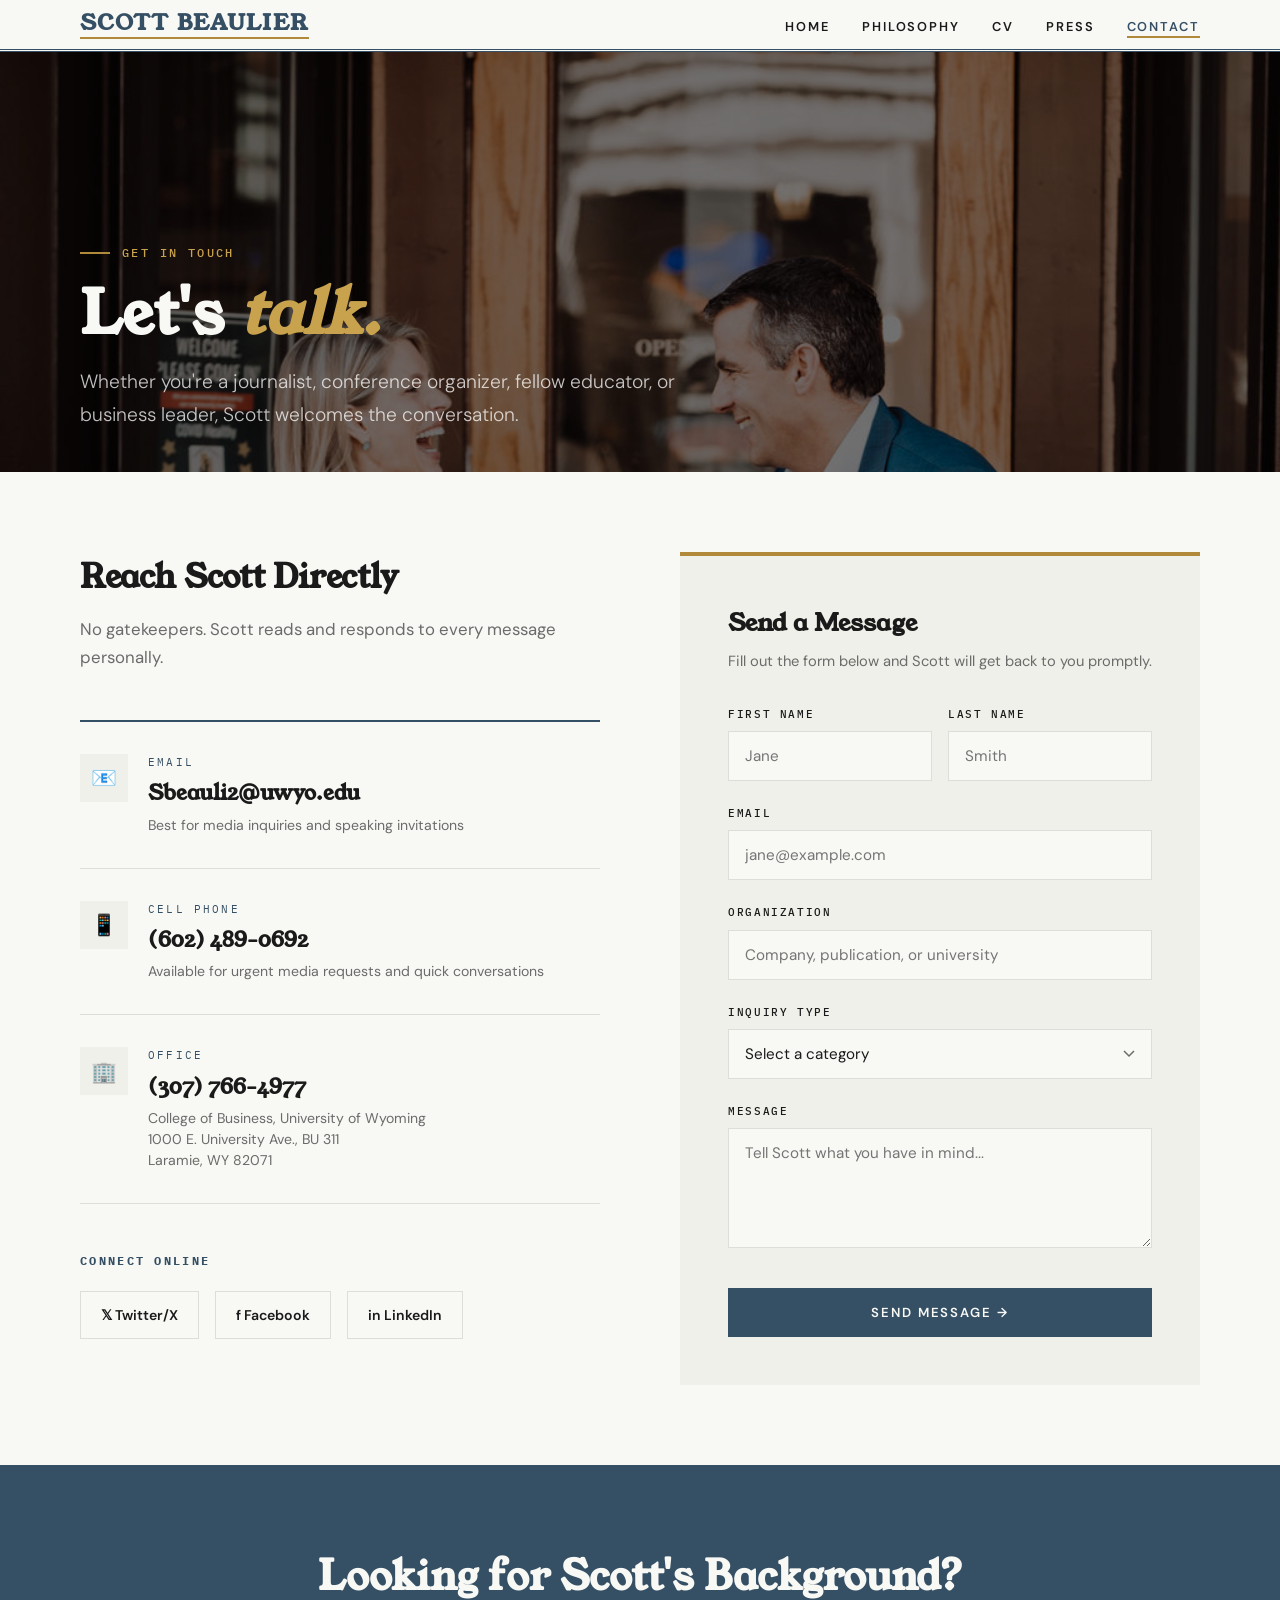
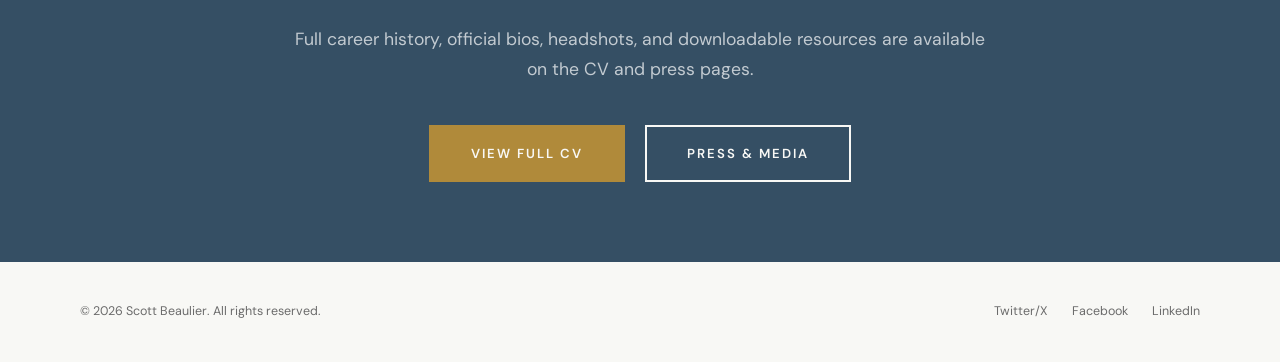
==== commit 07c7c925: "Add files via upload" ====
--- a/contact.html
+++ b/contact.html
@@ -72,7 +72,7 @@
 
 <section class="page-hero" style="position:relative; padding:0; max-width:100%; overflow:hidden; border-bottom:none;">
   <div style="width:100%; height:420px; overflow:hidden; position:relative;">
-    <img src="scott-handshake.jpg" alt="Scott Beaulier meeting with community members" style="width:100%; height:100%; object-fit:cover; object-position:center 35%; filter:brightness(0.45);">
+    <img src="scott-handshake.jpg" alt="Scott Beaulier meeting with community members" style="width:100%; height:100%; object-fit:cover; object-position:center 20%; filter:brightness(0.45);">
     <div style="position:absolute; bottom:0; left:0; right:0; padding:50px 40px 40px; max-width:1200px; margin:0 auto;">
       <div class="hero-kicker" style="color:var(--gold-light);">Get In Touch</div>
       <h1 style="color:var(--warm-white); max-width:600px;">Let's <em style="color:var(--gold-light);">talk.</em></h1>
@@ -89,7 +89,7 @@
     <div class="channel"><div class="channel-icon">📧</div><div><div class="channel-label">Email</div><div class="channel-value"><a href="mailto:Sbeauli2@uwyo.edu">Sbeauli2@uwyo.edu</a></div><div class="channel-note">Best for media inquiries and speaking invitations</div></div></div>
     <div class="channel"><div class="channel-icon">📱</div><div><div class="channel-label">Cell Phone</div><div class="channel-value"><a href="tel:6024890692">(602) 489-0692</a></div><div class="channel-note">Available for urgent media requests and quick conversations</div></div></div>
     <div class="channel"><div class="channel-icon">🏢</div><div><div class="channel-label">Office</div><div class="channel-value"><a href="tel:3077664977">(307) 766-4977</a></div><div class="channel-note">College of Business, University of Wyoming<br>1000 E. University Ave., BU 311<br>Laramie, WY 82071</div></div></div>
-    <div class="social-links"><h3>Connect Online</h3><div class="social-grid"><a href="https://twitter.com/SBeaulier77" class="social-link">𝕏 Twitter/X</a><a href="https://www.facebook.com/scott.beaulier.3" class="social-link">f Facebook</a><a href="#" class="social-link">in LinkedIn</a></div></div>
+    <div class="social-links"><h3>Connect Online</h3><div class="social-grid"><a href="https://twitter.com/SBeaulier77" class="social-link">𝕏 Twitter/X</a><a href="https://www.facebook.com/scott.beaulier.3" class="social-link">f Facebook</a><a href="https://www.linkedin.com/in/scott-beaulier-0524102/" target="_blank" class="social-link">in LinkedIn</a></div></div>
   </div>
   <div class="contact-form-area">
     <h3>Send a Message</h3>
@@ -114,7 +114,7 @@
   </div>
 </section>
 
-<footer><span>© 2026 Scott Beaulier. All rights reserved.</span><div><a href="https://twitter.com/SBeaulier77">Twitter/X</a><a href="https://www.facebook.com/scott.beaulier.3">Facebook</a><a href="#">LinkedIn</a></div></footer>
+<footer><span>© 2026 Scott Beaulier. All rights reserved.</span><div><a href="https://twitter.com/SBeaulier77">Twitter/X</a><a href="https://www.facebook.com/scott.beaulier.3">Facebook</a><a href="https://www.linkedin.com/in/scott-beaulier-0524102/" target="_blank">LinkedIn</a></div></footer>
 
 </body>
 </html>
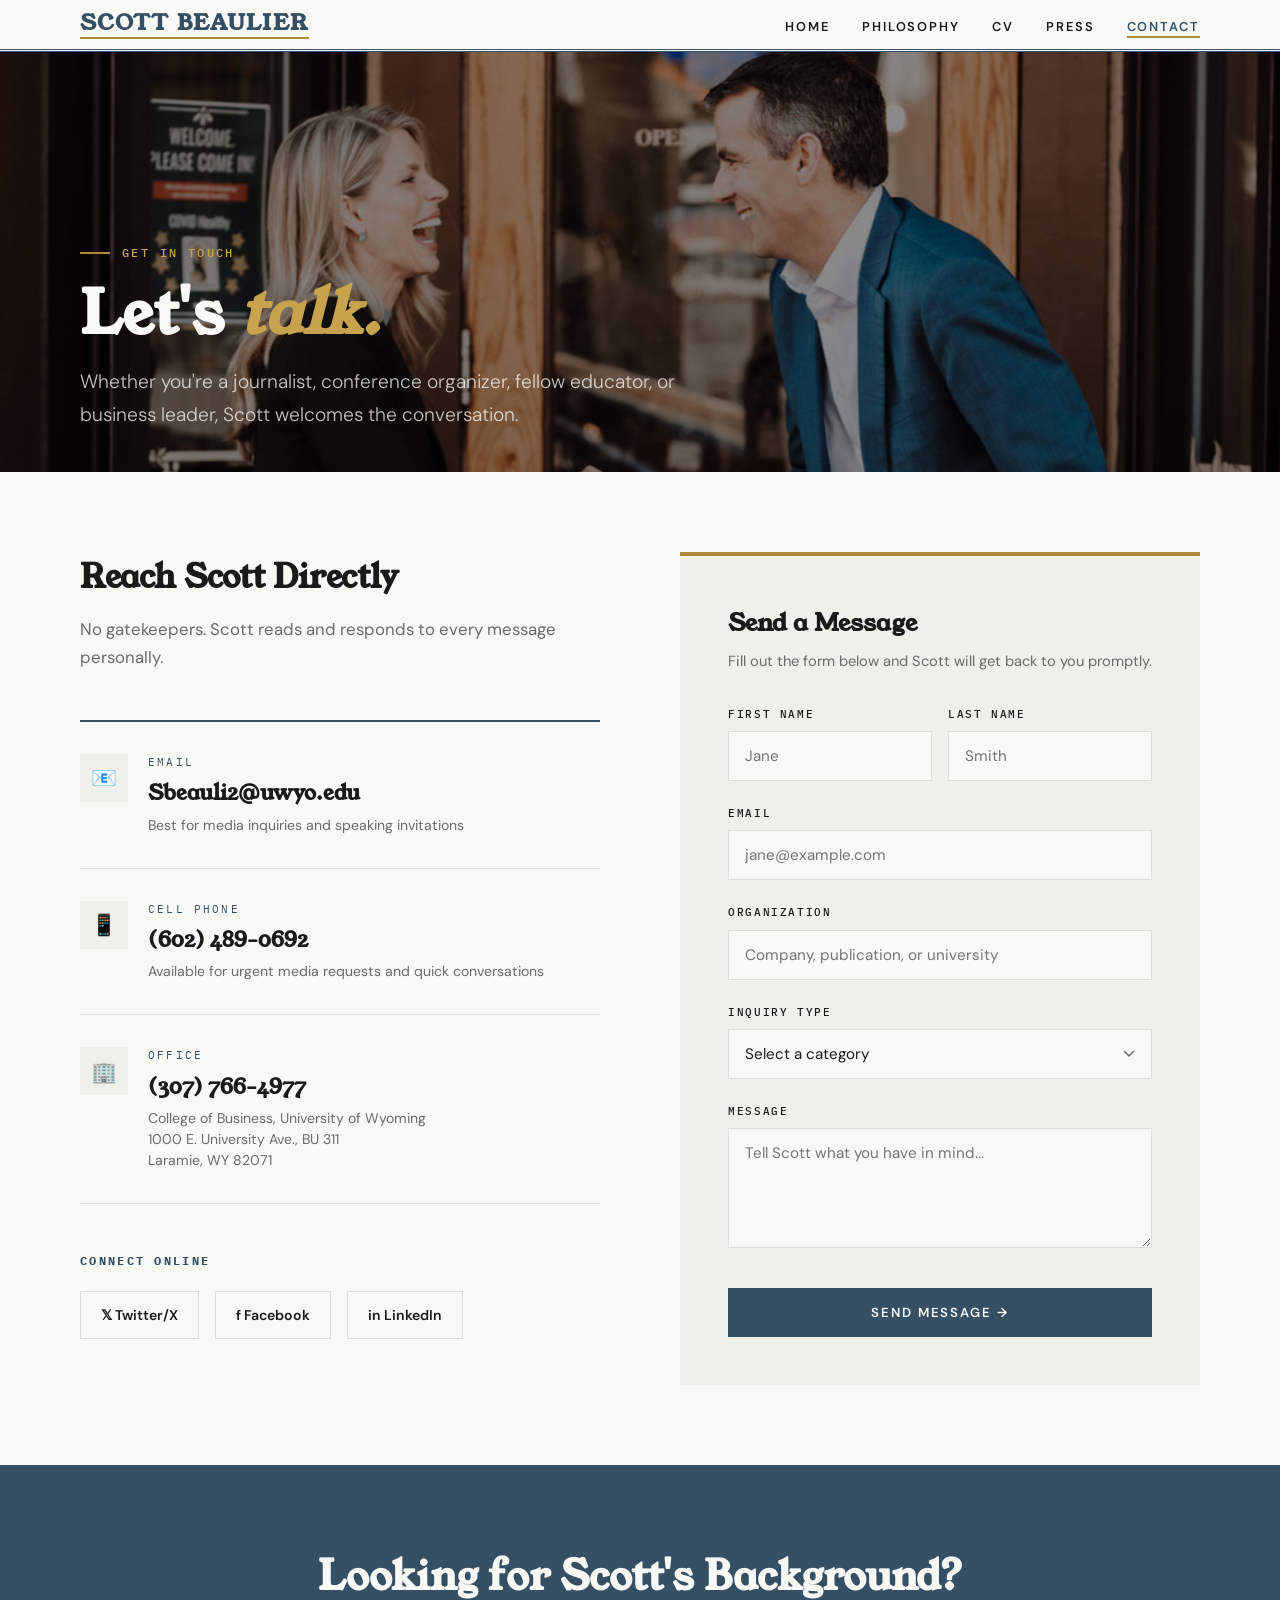
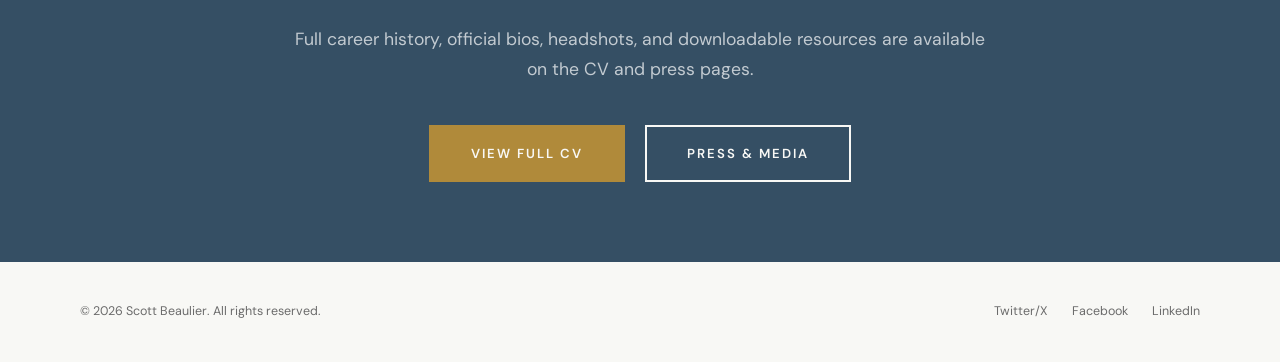
==== commit 3ce6b73d: "Add files via upload" ====
--- a/contact.html
+++ b/contact.html
@@ -72,7 +72,7 @@
 
 <section class="page-hero" style="position:relative; padding:0; max-width:100%; overflow:hidden; border-bottom:none;">
   <div style="width:100%; height:420px; overflow:hidden; position:relative;">
-    <img src="scott-handshake.jpg" alt="Scott Beaulier meeting with community members" style="width:100%; height:100%; object-fit:cover; object-position:center 20%; filter:brightness(0.45);">
+    <img src="scott-handshake.jpg" alt="Scott Beaulier meeting with community members" style="width:100%; height:100%; object-fit:cover; object-position:center 20%; filter:brightness(0.55);">
     <div style="position:absolute; bottom:0; left:0; right:0; padding:50px 40px 40px; max-width:1200px; margin:0 auto;">
       <div class="hero-kicker" style="color:var(--gold-light);">Get In Touch</div>
       <h1 style="color:var(--warm-white); max-width:600px;">Let's <em style="color:var(--gold-light);">talk.</em></h1>
